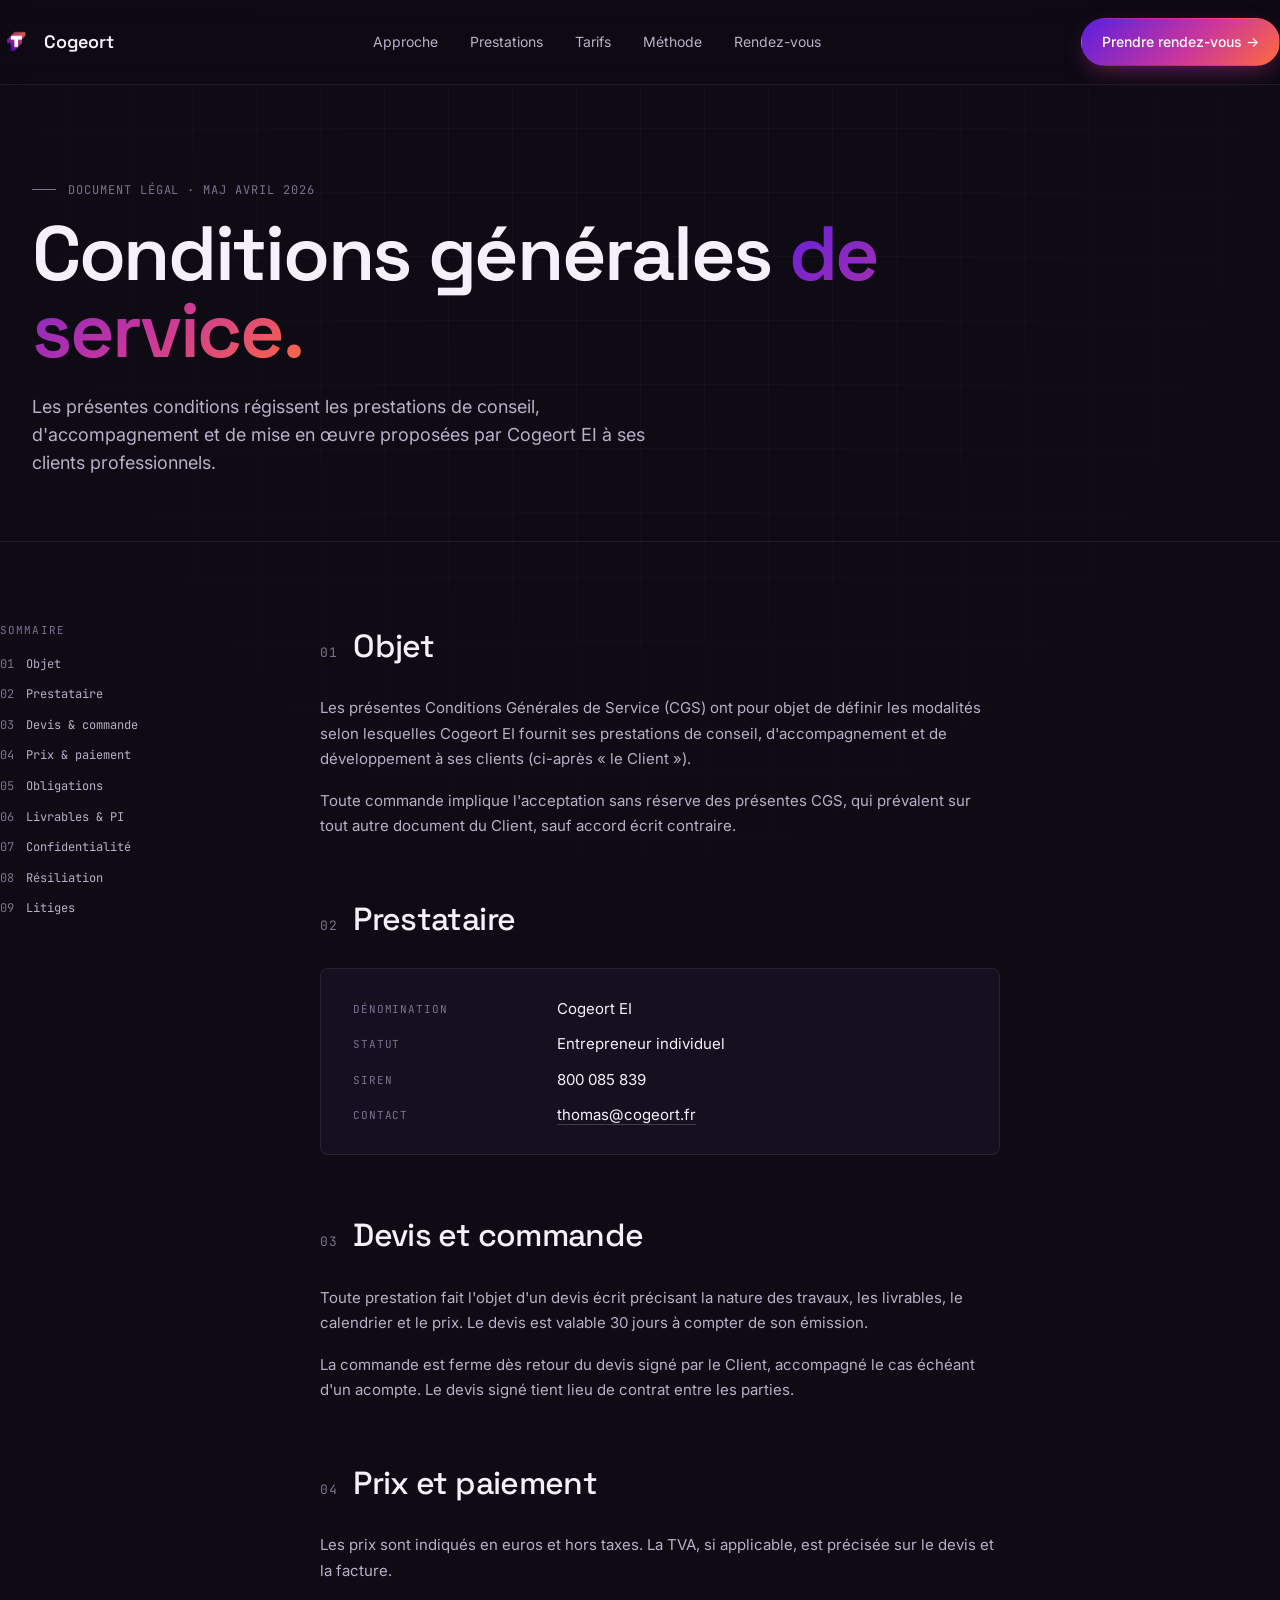
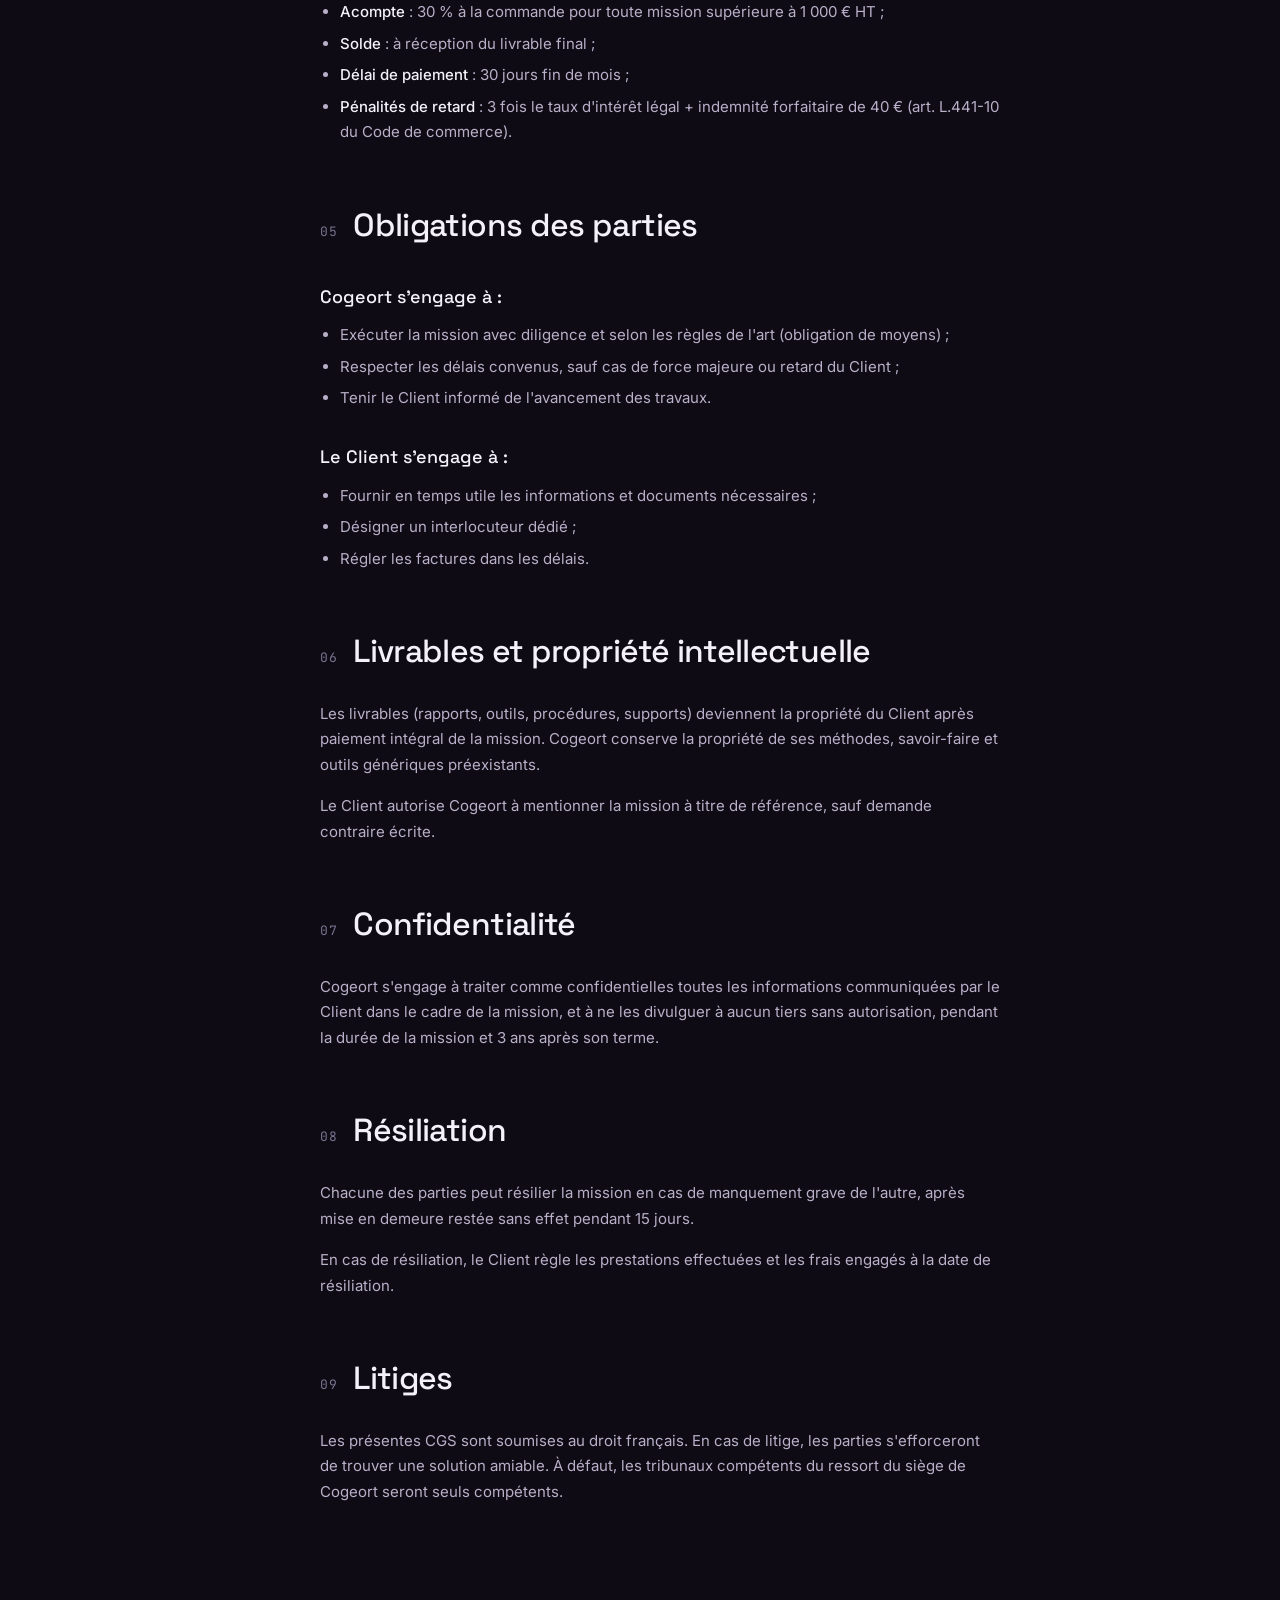
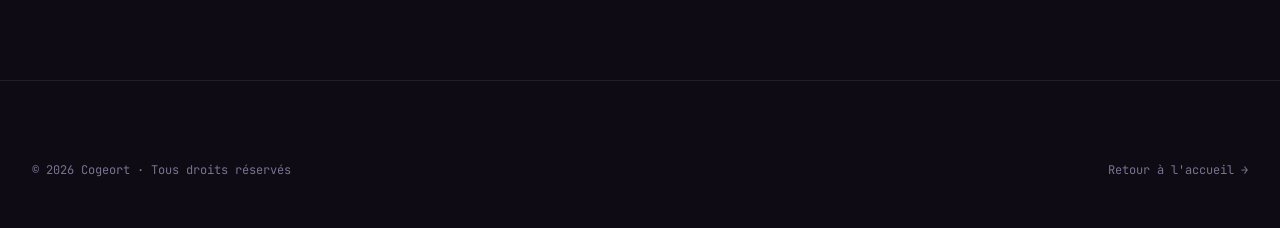
==== cgs.html @ f0106636 "Add files via upload" ====
<!DOCTYPE html>
<html lang="fr">
<head>
<meta charset="UTF-8" />
<meta name="viewport" content="width=device-width, initial-scale=1.0" />
<title>Conditions générales de service — Cogeort</title>
<link rel="icon" type="image/png" href="assets/logo.png" />
<link rel="preconnect" href="https://fonts.googleapis.com" />
<link rel="preconnect" href="https://fonts.gstatic.com" crossorigin />
<link href="https://fonts.googleapis.com/css2?family=Space+Grotesk:wght@400;500;600;700&family=Inter:wght@400;500;600&family=JetBrains+Mono:wght@400;500&display=swap" rel="stylesheet" />
<link rel="stylesheet" href="styles.css" />
<link rel="stylesheet" href="legal.css" />
</head>
<body>
<div class="grid-bg"></div>

<nav class="nav">
  <div class="wrap nav-inner">
    <a href="index.html" class="brand">
      <img src="assets/logo.png" alt="Cogeort" />
      <span class="brand-name">Cogeort</span>
    </a>
    <div class="nav-links">
      <a href="index.html#approche">Approche</a>
      <a href="index.html#prestations">Prestations</a>
      <a href="index.html#tarifs">Tarifs</a>
      <a href="index.html#process">Méthode</a>
      <a href="index.html#rdv">Rendez-vous</a>
    </div>
    <a href="index.html#rdv" class="btn btn-primary">Prendre rendez-vous →</a>
  </div>
</nav>

<header class="legal-hero">
  <div class="wrap">
    <div class="legal-meta">Document légal · MAJ avril 2026</div>
    <h1>Conditions générales <span class="grad">de service.</span></h1>
    <p>Les présentes conditions régissent les prestations de conseil, d'accompagnement et de mise en œuvre proposées par Cogeort EI à ses clients professionnels.</p>
  </div>
</header>

<main class="wrap legal-body">
  <aside class="legal-toc">
    <h5>Sommaire</h5>
    <ul>
      <li><a href="#objet"><span class="num">01</span><span>Objet</span></a></li>
      <li><a href="#prestataire"><span class="num">02</span><span>Prestataire</span></a></li>
      <li><a href="#commande"><span class="num">03</span><span>Devis & commande</span></a></li>
      <li><a href="#prix"><span class="num">04</span><span>Prix & paiement</span></a></li>
      <li><a href="#obligations"><span class="num">05</span><span>Obligations</span></a></li>
      <li><a href="#livrables"><span class="num">06</span><span>Livrables & PI</span></a></li>
      <li><a href="#confidentialite"><span class="num">07</span><span>Confidentialité</span></a></li>
      <li><a href="#resiliation"><span class="num">08</span><span>Résiliation</span></a></li>
      <li><a href="#litiges"><span class="num">09</span><span>Litiges</span></a></li>
    </ul>
  </aside>

  <article class="legal-content">
    <section id="objet">
      <h2><span class="num">01</span>Objet</h2>
      <p>Les présentes Conditions Générales de Service (CGS) ont pour objet de définir les modalités selon lesquelles Cogeort EI fournit ses prestations de conseil, d'accompagnement et de développement à ses clients (ci-après « le Client »).</p>
      <p>Toute commande implique l'acceptation sans réserve des présentes CGS, qui prévalent sur tout autre document du Client, sauf accord écrit contraire.</p>
    </section>

    <section id="prestataire">
      <h2><span class="num">02</span>Prestataire</h2>
      <div class="legal-card">
        <dl>
          <dt>Dénomination</dt><dd>Cogeort EI</dd>
          <dt>Statut</dt><dd>Entrepreneur individuel</dd>
          <dt>SIREN</dt><dd>800 085 839</dd>
          <dt>Contact</dt><dd><a class="inline" href="mailto:thomas@cogeort.fr">thomas@cogeort.fr</a></dd>
        </dl>
      </div>
    </section>

    <section id="commande">
      <h2><span class="num">03</span>Devis et commande</h2>
      <p>Toute prestation fait l'objet d'un devis écrit précisant la nature des travaux, les livrables, le calendrier et le prix. Le devis est valable 30 jours à compter de son émission.</p>
      <p>La commande est ferme dès retour du devis signé par le Client, accompagné le cas échéant d'un acompte. Le devis signé tient lieu de contrat entre les parties.</p>
    </section>

    <section id="prix">
      <h2><span class="num">04</span>Prix et paiement</h2>
      <p>Les prix sont indiqués en euros et hors taxes. La TVA, si applicable, est précisée sur le devis et la facture.</p>
      <ul>
        <li><strong>Acompte</strong>&nbsp;: 30 % à la commande pour toute mission supérieure à 1 000 € HT&nbsp;;</li>
        <li><strong>Solde</strong>&nbsp;: à réception du livrable final&nbsp;;</li>
        <li><strong>Délai de paiement</strong>&nbsp;: 30 jours fin de mois&nbsp;;</li>
        <li><strong>Pénalités de retard</strong>&nbsp;: 3 fois le taux d'intérêt légal + indemnité forfaitaire de 40 € (art. L.441-10 du Code de commerce).</li>
      </ul>
    </section>

    <section id="obligations">
      <h2><span class="num">05</span>Obligations des parties</h2>
      <h3>Cogeort s'engage à&nbsp;:</h3>
      <ul>
        <li>Exécuter la mission avec diligence et selon les règles de l'art (obligation de moyens)&nbsp;;</li>
        <li>Respecter les délais convenus, sauf cas de force majeure ou retard du Client&nbsp;;</li>
        <li>Tenir le Client informé de l'avancement des travaux.</li>
      </ul>
      <h3>Le Client s'engage à&nbsp;:</h3>
      <ul>
        <li>Fournir en temps utile les informations et documents nécessaires&nbsp;;</li>
        <li>Désigner un interlocuteur dédié&nbsp;;</li>
        <li>Régler les factures dans les délais.</li>
      </ul>
    </section>

    <section id="livrables">
      <h2><span class="num">06</span>Livrables et propriété intellectuelle</h2>
      <p>Les livrables (rapports, outils, procédures, supports) deviennent la propriété du Client après paiement intégral de la mission. Cogeort conserve la propriété de ses méthodes, savoir-faire et outils génériques préexistants.</p>
      <p>Le Client autorise Cogeort à mentionner la mission à titre de référence, sauf demande contraire écrite.</p>
    </section>

    <section id="confidentialite">
      <h2><span class="num">07</span>Confidentialité</h2>
      <p>Cogeort s'engage à traiter comme confidentielles toutes les informations communiquées par le Client dans le cadre de la mission, et à ne les divulguer à aucun tiers sans autorisation, pendant la durée de la mission et 3 ans après son terme.</p>
    </section>

    <section id="resiliation">
      <h2><span class="num">08</span>Résiliation</h2>
      <p>Chacune des parties peut résilier la mission en cas de manquement grave de l'autre, après mise en demeure restée sans effet pendant 15 jours.</p>
      <p>En cas de résiliation, le Client règle les prestations effectuées et les frais engagés à la date de résiliation.</p>
    </section>

    <section id="litiges">
      <h2><span class="num">09</span>Litiges</h2>
      <p>Les présentes CGS sont soumises au droit français. En cas de litige, les parties s'efforceront de trouver une solution amiable. À défaut, les tribunaux compétents du ressort du siège de Cogeort seront seuls compétents.</p>
    </section>
  </article>
</main>

<footer class="footer">
  <div class="wrap">
    <div class="footer-bottom" style="border-top: none; padding-top: 0;">
      <span>© 2026 Cogeort · Tous droits réservés</span>
      <span><a href="index.html">Retour à l'accueil →</a></span>
    </div>
  </div>
</footer>
</body>
</html>
---- styles.css ----
/* === Cogeort — refonte === */
:root {
  --bg: #0E0B14;
  --bg-2: #15101F;
  --surface: #1B1428;
  --line: rgba(255,255,255,0.08);
  --line-strong: rgba(255,255,255,0.18);
  --ink: #F4F1FA;
  --ink-2: #B8B0C9;
  --ink-3: #7A7290;
  --violet: #5B1EE0;
  --violet-2: #7B3CFF;
  --magenta: #C8359E;
  --orange: #FF6A3D;
  --grad: linear-gradient(135deg, #5B1EE0 0%, #C8359E 55%, #FF6A3D 100%);
  --grad-soft: linear-gradient(135deg, rgba(91,30,224,0.18), rgba(255,106,61,0.18));
}

* { box-sizing: border-box; }
html, body { margin: 0; padding: 0; background: var(--bg); color: var(--ink); }
body {
  font-family: 'Inter', system-ui, sans-serif;
  font-size: 16px;
  line-height: 1.55;
  -webkit-font-smoothing: antialiased;
  overflow-x: hidden;
}
a { color: inherit; text-decoration: none; }
button { font-family: inherit; cursor: pointer; border: none; background: none; color: inherit; }

.font-display { font-family: 'Space Grotesk', sans-serif; letter-spacing: -0.02em; }
.font-mono { font-family: 'JetBrains Mono', monospace; }

/* Grid background */
.grid-bg {
  position: fixed; inset: 0; pointer-events: none; z-index: 0;
  background-image:
    linear-gradient(rgba(255,255,255,0.025) 1px, transparent 1px),
    linear-gradient(90deg, rgba(255,255,255,0.025) 1px, transparent 1px);
  background-size: 64px 64px;
  mask-image: radial-gradient(ellipse at 50% 0%, black 30%, transparent 80%);
}

/* Layout */
.wrap { max-width: 1280px; margin: 0 auto; padding: 0 32px; position: relative; z-index: 1; }

/* Nav */
.nav {
  position: sticky; top: 0; z-index: 50;
  backdrop-filter: blur(14px);
  background: rgba(14,11,20,0.72);
  border-bottom: 1px solid var(--line);
}
.nav-inner { display: flex; align-items: center; justify-content: space-between; padding: 18px 0; }
.brand { display: flex; align-items: center; gap: 12px; }
.brand img { width: 32px; height: 32px; }
.brand-name { font-family: 'Space Grotesk', sans-serif; font-weight: 600; letter-spacing: -0.01em; font-size: 18px; }
.nav-links { display: flex; gap: 32px; align-items: center; }
.nav-links a { color: var(--ink-2); font-size: 14px; transition: color 160ms; }
.nav-links a:hover { color: var(--ink); }

.btn {
  display: inline-flex; align-items: center; gap: 10px;
  padding: 12px 20px; border-radius: 999px;
  font-size: 14px; font-weight: 500; transition: all 200ms;
  border: 1px solid transparent;
}
.btn-ghost { border-color: var(--line-strong); color: var(--ink); }
.btn-ghost:hover { border-color: var(--ink); background: rgba(255,255,255,0.04); }
.btn-primary {
  background: var(--grad); color: white; font-weight: 500;
  box-shadow: 0 8px 24px -8px rgba(200,53,158,0.6);
}
.btn-primary:hover { transform: translateY(-1px); box-shadow: 0 12px 32px -8px rgba(200,53,158,0.8); }

/* Hero */
.hero { padding: 96px 0 120px; position: relative; }
.hero-eyebrow {
  display: inline-flex; align-items: center; gap: 10px;
  padding: 6px 14px; border-radius: 999px;
  border: 1px solid var(--line-strong);
  font-family: 'JetBrains Mono', monospace; font-size: 12px;
  color: var(--ink-2); margin-bottom: 32px;
}
.hero-eyebrow .dot { width: 6px; height: 6px; border-radius: 50%; background: #4ADE80; box-shadow: 0 0 8px #4ADE80; }
.hero h1 {
  font-family: 'Space Grotesk', sans-serif;
  font-size: clamp(56px, 8vw, 112px); line-height: 0.95;
  font-weight: 600; letter-spacing: -0.035em;
  margin: 0 0 32px; max-width: 14ch;
}
.hero h1 .grad {
  background: var(--grad); -webkit-background-clip: text;
  background-clip: text; color: transparent;
}
.hero-sub {
  font-size: 20px; line-height: 1.5; color: var(--ink-2);
  max-width: 56ch; margin: 0 0 48px;
}
.hero-cta { display: flex; gap: 16px; flex-wrap: wrap; }

.hero-meta {
  margin-top: 96px; display: grid; grid-template-columns: repeat(4, 1fr);
  gap: 0; border-top: 1px solid var(--line); padding-top: 32px;
}
.hero-meta-item { padding-right: 24px; border-right: 1px solid var(--line); }
.hero-meta-item:last-child { border-right: none; }
.hero-meta-k { font-family: 'JetBrains Mono', monospace; font-size: 11px; color: var(--ink-3); text-transform: uppercase; letter-spacing: 0.08em; margin-bottom: 8px; }
.hero-meta-v { font-family: 'Space Grotesk', sans-serif; font-size: 22px; font-weight: 500; }

/* Section */
.section { padding: 120px 0; position: relative; }
.section-head { display: flex; align-items: end; justify-content: space-between; gap: 32px; margin-bottom: 72px; }
.section-label {
  font-family: 'JetBrains Mono', monospace; font-size: 12px;
  color: var(--ink-3); text-transform: uppercase; letter-spacing: 0.1em;
  display: flex; align-items: center; gap: 12px; margin-bottom: 16px;
}
.section-label::before { content: ""; width: 24px; height: 1px; background: var(--ink-3); }
.section h2 {
  font-family: 'Space Grotesk', sans-serif;
  font-size: clamp(40px, 5vw, 64px); line-height: 1.0;
  font-weight: 600; letter-spacing: -0.03em; margin: 0; max-width: 18ch;
}
.section-intro { color: var(--ink-2); max-width: 44ch; font-size: 17px; }

/* Pillars */
.pillars { display: grid; grid-template-columns: repeat(3, 1fr); gap: 1px; background: var(--line); border-top: 1px solid var(--line); border-bottom: 1px solid var(--line); }
.pillar { background: var(--bg); padding: 48px 32px; transition: background 240ms; cursor: default; }
.pillar:hover { background: var(--bg-2); }
.pillar-num { font-family: 'JetBrains Mono', monospace; font-size: 12px; color: var(--ink-3); margin-bottom: 32px; }
.pillar h3 { font-family: 'Space Grotesk', sans-serif; font-size: 26px; font-weight: 500; letter-spacing: -0.02em; margin: 0 0 16px; }
.pillar p { color: var(--ink-2); font-size: 15px; margin: 0; }

/* Services */
.services { display: grid; grid-template-columns: 1fr 1fr; gap: 1px; background: var(--line); border: 1px solid var(--line); border-radius: 4px; overflow: hidden; }
.service { background: var(--bg); padding: 40px; position: relative; transition: background 240ms; }
.service:hover { background: var(--bg-2); }
.service-tag {
  font-family: 'JetBrains Mono', monospace; font-size: 11px;
  color: var(--ink-3); text-transform: uppercase; letter-spacing: 0.08em; margin-bottom: 24px;
}
.service h3 { font-family: 'Space Grotesk', sans-serif; font-size: 28px; font-weight: 500; letter-spacing: -0.02em; margin: 0 0 16px; max-width: 16ch; }
.service p { color: var(--ink-2); font-size: 15px; margin: 0 0 32px; max-width: 42ch; }
.service-list { list-style: none; padding: 0; margin: 0; display: flex; flex-direction: column; gap: 8px; }
.service-list li { font-size: 14px; color: var(--ink-2); display: flex; align-items: center; gap: 12px; }
.service-list li::before { content: ""; width: 5px; height: 5px; border-radius: 50%; background: var(--magenta); flex-shrink: 0; }

/* Pricing */
.pricing { display: grid; grid-template-columns: repeat(3, 1fr); gap: 24px; }
.price-card {
  background: var(--bg-2); border: 1px solid var(--line);
  border-radius: 8px; padding: 40px 32px; position: relative;
  display: flex; flex-direction: column;
  transition: all 240ms;
}
.price-card:hover { border-color: var(--line-strong); transform: translateY(-2px); }
.price-card.featured {
  background: linear-gradient(180deg, rgba(91,30,224,0.15), rgba(91,30,224,0.02));
  border-color: rgba(123,60,255,0.4);
}
.price-card.featured::before {
  content: "Le plus choisi";
  position: absolute; top: -1px; right: 24px;
  background: var(--grad); color: white;
  font-family: 'JetBrains Mono', monospace; font-size: 11px;
  padding: 4px 12px; border-radius: 0 0 6px 6px; letter-spacing: 0.04em;
}
.price-name { font-family: 'JetBrains Mono', monospace; font-size: 12px; color: var(--ink-3); text-transform: uppercase; letter-spacing: 0.1em; margin-bottom: 16px; }
.price-title { font-family: 'Space Grotesk', sans-serif; font-size: 26px; font-weight: 500; letter-spacing: -0.02em; margin: 0 0 24px; }
.price-amount { display: flex; align-items: baseline; gap: 6px; margin-bottom: 8px; }
.price-amount .num { font-family: 'Space Grotesk', sans-serif; font-size: 56px; font-weight: 600; letter-spacing: -0.04em; line-height: 1; }
.price-amount .unit { color: var(--ink-3); font-size: 15px; }
.price-desc { color: var(--ink-2); font-size: 14px; margin: 0 0 32px; min-height: 42px; }
.price-features { list-style: none; padding: 0; margin: 0 0 32px; display: flex; flex-direction: column; gap: 12px; flex: 1; }
.price-features li { font-size: 14px; color: var(--ink-2); display: flex; gap: 12px; line-height: 1.5; }
.price-features li::before { content: "+"; color: var(--magenta); font-weight: 600; flex-shrink: 0; }

/* Process */
.process { display: grid; grid-template-columns: repeat(4, 1fr); gap: 1px; background: var(--line); border-top: 1px solid var(--line); border-bottom: 1px solid var(--line); }
.step { background: var(--bg); padding: 40px 24px; position: relative; }
.step-num { font-family: 'Space Grotesk', sans-serif; font-size: 64px; font-weight: 600; letter-spacing: -0.04em;
  background: var(--grad); -webkit-background-clip: text; background-clip: text; color: transparent;
  line-height: 1; margin-bottom: 24px; }
.step h4 { font-family: 'Space Grotesk', sans-serif; font-size: 20px; font-weight: 500; margin: 0 0 12px; letter-spacing: -0.01em; }
.step p { color: var(--ink-2); font-size: 14px; margin: 0; }

/* RDV */
.rdv-block {
  background: var(--bg-2);
  border: 1px solid var(--line);
  border-radius: 12px;
  padding: 56px;
  display: grid; grid-template-columns: 1fr 1fr; gap: 64px;
  position: relative; overflow: hidden;
}
.rdv-block::before {
  content: ""; position: absolute; right: -120px; top: -120px;
  width: 360px; height: 360px;
  background: var(--grad); opacity: 0.18; filter: blur(80px); border-radius: 50%;
}
.rdv-info { position: relative; z-index: 1; }
.rdv-info h2 { font-family: 'Space Grotesk', sans-serif; font-size: 44px; line-height: 1.05; font-weight: 600; letter-spacing: -0.03em; margin: 0 0 24px; }
.rdv-info p { color: var(--ink-2); font-size: 16px; margin: 0 0 32px; }
.rdv-bullets { list-style: none; padding: 0; margin: 0; display: flex; flex-direction: column; gap: 16px; }
.rdv-bullets li { display: flex; gap: 16px; font-size: 14px; color: var(--ink-2); align-items: flex-start; }
.rdv-bullets .k { font-family: 'JetBrains Mono', monospace; color: var(--ink-3); font-size: 12px; min-width: 80px; padding-top: 2px; }

.rdv-form { background: var(--bg); border: 1px solid var(--line); border-radius: 8px; padding: 32px; position: relative; z-index: 1; }
.field { margin-bottom: 20px; }
.field label { display: block; font-family: 'JetBrains Mono', monospace; font-size: 11px; color: var(--ink-3); text-transform: uppercase; letter-spacing: 0.08em; margin-bottom: 8px; }
.field input, .field select, .field textarea {
  width: 100%; padding: 12px 14px;
  background: var(--bg-2); border: 1px solid var(--line);
  border-radius: 6px; color: var(--ink);
  font-family: 'Inter', sans-serif; font-size: 14px;
  transition: border-color 160ms;
}
.field input:focus, .field select:focus, .field textarea:focus { outline: none; border-color: var(--violet-2); }
.field textarea { resize: vertical; min-height: 80px; }
.slot-grid { display: grid; grid-template-columns: repeat(3, 1fr); gap: 8px; }
.slot {
  padding: 10px 8px; background: var(--bg-2); border: 1px solid var(--line); border-radius: 6px;
  font-family: 'JetBrains Mono', monospace; font-size: 12px; color: var(--ink-2);
  cursor: pointer; transition: all 160ms; text-align: center;
}
.slot:hover { border-color: var(--line-strong); color: var(--ink); }
.slot.active { background: var(--grad); color: white; border-color: transparent; }
.slot.disabled { opacity: 0.35; cursor: not-allowed; text-decoration: line-through; }

/* Footer */
.footer { padding: 80px 0 48px; border-top: 1px solid var(--line); }
.footer-grid { display: grid; grid-template-columns: 2fr 1fr 1fr 1fr; gap: 48px; margin-bottom: 64px; }
.footer-brand { max-width: 32ch; color: var(--ink-2); font-size: 14px; line-height: 1.6; }
.footer h5 { font-family: 'JetBrains Mono', monospace; font-size: 11px; color: var(--ink-3); text-transform: uppercase; letter-spacing: 0.1em; margin: 0 0 20px; font-weight: 400; }
.footer ul { list-style: none; padding: 0; margin: 0; display: flex; flex-direction: column; gap: 10px; }
.footer ul li { font-size: 14px; color: var(--ink-2); }
.footer ul li a:hover { color: var(--ink); }
.footer-bottom { display: flex; justify-content: space-between; padding-top: 32px; border-top: 1px solid var(--line); font-family: 'JetBrains Mono', monospace; font-size: 12px; color: var(--ink-3); }

/* Marquee accent */
.marquee {
  border-top: 1px solid var(--line); border-bottom: 1px solid var(--line);
  padding: 24px 0; overflow: hidden; white-space: nowrap;
  background: var(--bg-2);
}
.marquee-track { display: inline-flex; gap: 64px; animation: marquee 40s linear infinite; }
.marquee-item {
  font-family: 'Space Grotesk', sans-serif; font-size: 28px;
  color: var(--ink-2); font-weight: 500; letter-spacing: -0.01em;
  display: inline-flex; align-items: center; gap: 64px;
}
.marquee-item .star { color: var(--magenta); }
@keyframes marquee {
  from { transform: translateX(0); }
  to { transform: translateX(-50%); }
}

/* Responsive */
@media (max-width: 900px) {
  .nav-links { display: none; }
  .hero-meta { grid-template-columns: repeat(2, 1fr); gap: 24px; }
  .hero-meta-item { border-right: none; }
  .pillars, .services, .pricing, .process { grid-template-columns: 1fr; }
  .rdv-block { grid-template-columns: 1fr; padding: 32px; gap: 32px; }
  .footer-grid { grid-template-columns: 1fr 1fr; }
  .section-head { flex-direction: column; align-items: flex-start; }
}
---- legal.css ----
/* === Page légale — sous-style hérité de styles.css === */
.legal-hero {
  padding: 96px 0 64px;
  border-bottom: 1px solid var(--line);
  position: relative;
}
.legal-hero h1 {
  font-family: 'Space Grotesk', sans-serif;
  font-size: clamp(48px, 6vw, 80px);
  line-height: 1.0;
  font-weight: 600;
  letter-spacing: -0.03em;
  margin: 16px 0 24px;
  max-width: 18ch;
}
.legal-hero h1 .grad {
  background: var(--grad);
  -webkit-background-clip: text;
  background-clip: text;
  color: transparent;
}
.legal-hero p {
  color: var(--ink-2);
  font-size: 18px;
  max-width: 56ch;
  margin: 0;
}

.legal-body {
  padding: 80px 0 120px;
  display: grid;
  grid-template-columns: 240px 1fr;
  gap: 80px;
}
.legal-toc {
  position: sticky;
  top: 96px;
  align-self: start;
  font-family: 'JetBrains Mono', monospace;
  font-size: 12px;
}
.legal-toc h5 {
  color: var(--ink-3);
  text-transform: uppercase;
  letter-spacing: 0.1em;
  margin: 0 0 16px;
  font-weight: 400;
  font-size: 11px;
}
.legal-toc ul { list-style: none; padding: 0; margin: 0; display: flex; flex-direction: column; gap: 12px; }
.legal-toc a { color: var(--ink-2); transition: color 160ms; display: flex; gap: 12px; }
.legal-toc a:hover { color: var(--ink); }
.legal-toc a .num { color: var(--ink-3); }

.legal-content { max-width: 68ch; }
.legal-content section { margin-bottom: 56px; scroll-margin-top: 96px; }
.legal-content h2 {
  font-family: 'Space Grotesk', sans-serif;
  font-size: 32px;
  font-weight: 500;
  letter-spacing: -0.02em;
  margin: 0 0 24px;
  display: flex;
  gap: 16px;
  align-items: baseline;
}
.legal-content h2 .num {
  font-family: 'JetBrains Mono', monospace;
  font-size: 13px;
  color: var(--ink-3);
  font-weight: 400;
  letter-spacing: 0.05em;
}
.legal-content h3 {
  font-family: 'Space Grotesk', sans-serif;
  font-size: 18px;
  font-weight: 500;
  margin: 32px 0 12px;
  color: var(--ink);
}
.legal-content p, .legal-content li {
  color: var(--ink-2);
  font-size: 15px;
  line-height: 1.7;
}
.legal-content p { margin: 0 0 16px; }
.legal-content ul { padding-left: 20px; margin: 0 0 16px; }
.legal-content li { margin-bottom: 6px; }
.legal-content strong { color: var(--ink); font-weight: 500; }
.legal-content a.inline { color: var(--ink); border-bottom: 1px solid var(--line-strong); transition: border-color 160ms; }
.legal-content a.inline:hover { border-color: var(--magenta); }

.legal-card {
  background: var(--bg-2);
  border: 1px solid var(--line);
  border-radius: 8px;
  padding: 28px 32px;
  margin: 0 0 24px;
}
.legal-card dl {
  display: grid;
  grid-template-columns: 180px 1fr;
  gap: 12px 24px;
  margin: 0;
}
.legal-card dt {
  font-family: 'JetBrains Mono', monospace;
  font-size: 11px;
  color: var(--ink-3);
  text-transform: uppercase;
  letter-spacing: 0.08em;
  padding-top: 4px;
}
.legal-card dd {
  margin: 0;
  color: var(--ink);
  font-size: 15px;
}

.legal-meta {
  font-family: 'JetBrains Mono', monospace;
  font-size: 12px;
  color: var(--ink-3);
  text-transform: uppercase;
  letter-spacing: 0.08em;
  display: flex;
  align-items: center;
  gap: 12px;
}
.legal-meta::before {
  content: "";
  width: 24px;
  height: 1px;
  background: var(--ink-3);
}

@media (max-width: 900px) {
  .legal-body { grid-template-columns: 1fr; gap: 32px; }
  .legal-toc { position: static; }
  .legal-card dl { grid-template-columns: 1fr; gap: 4px; }
  .legal-card dd { margin-bottom: 12px; }
}
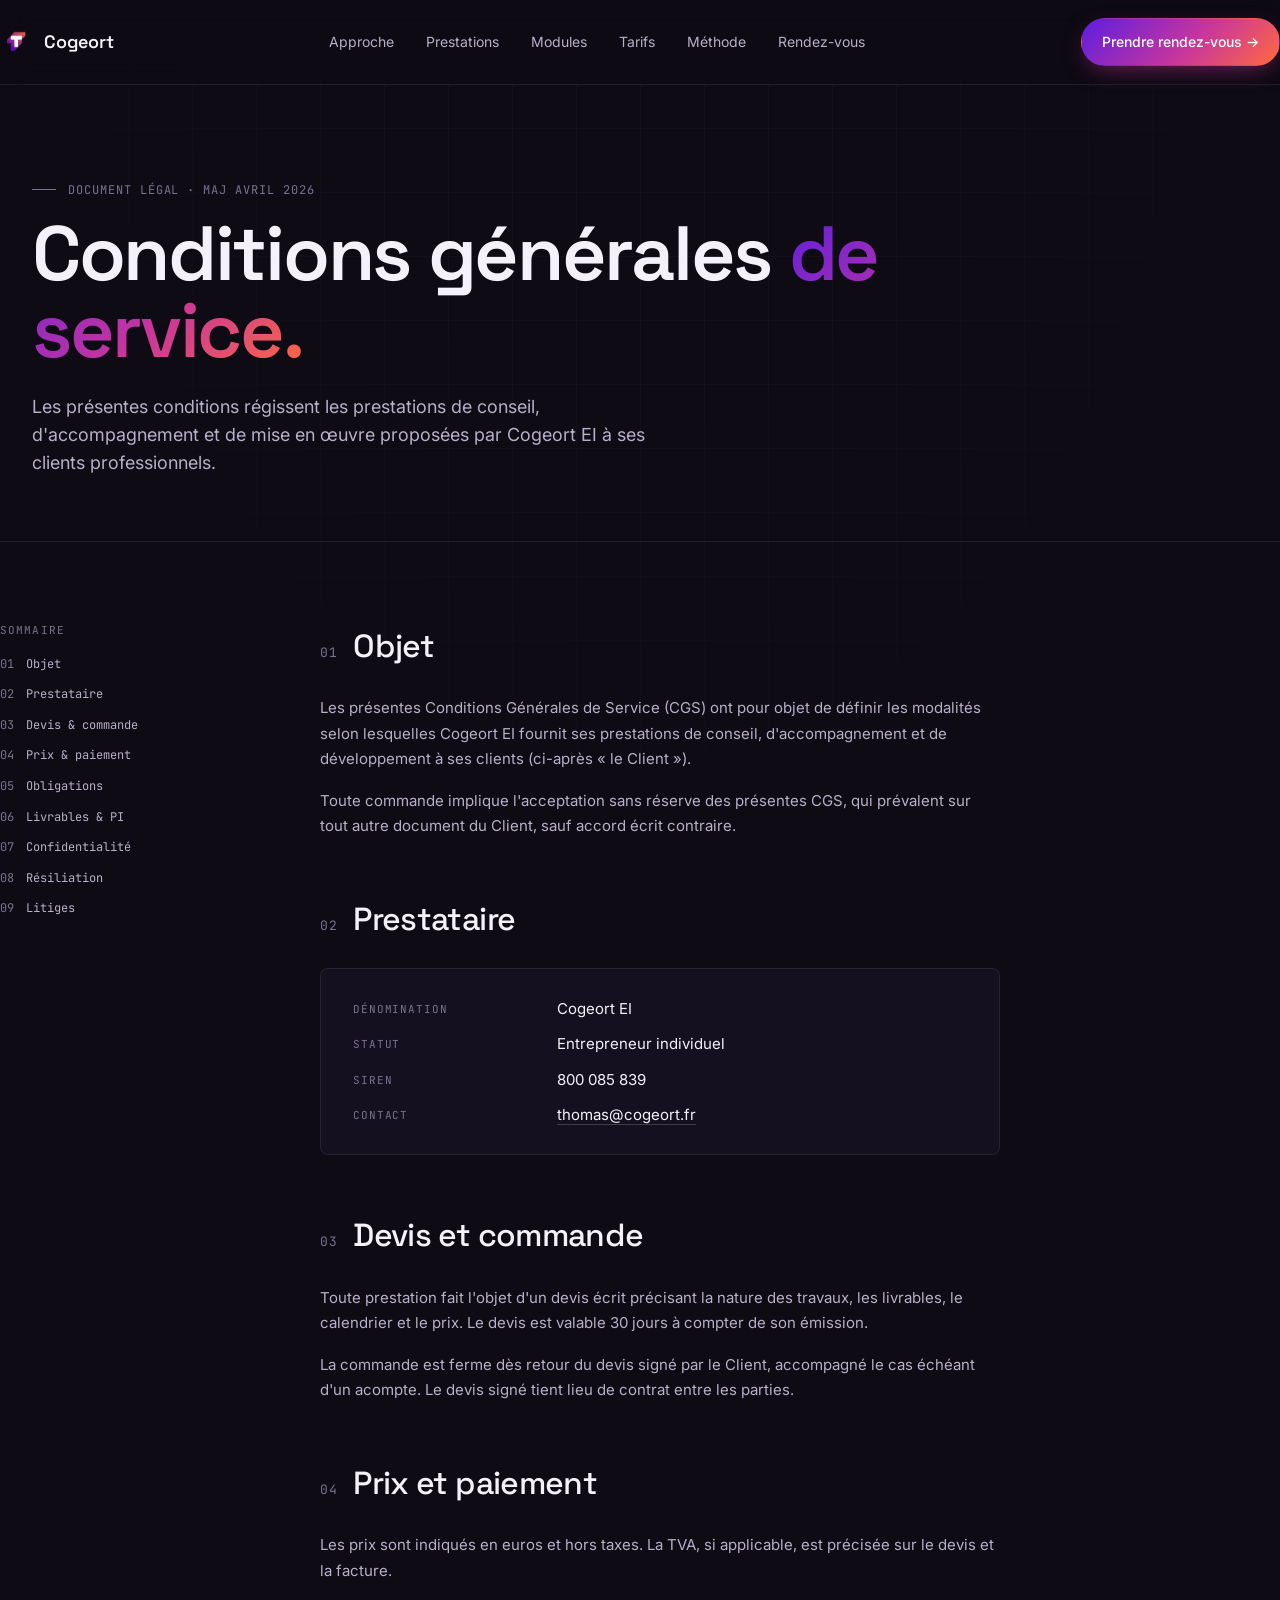
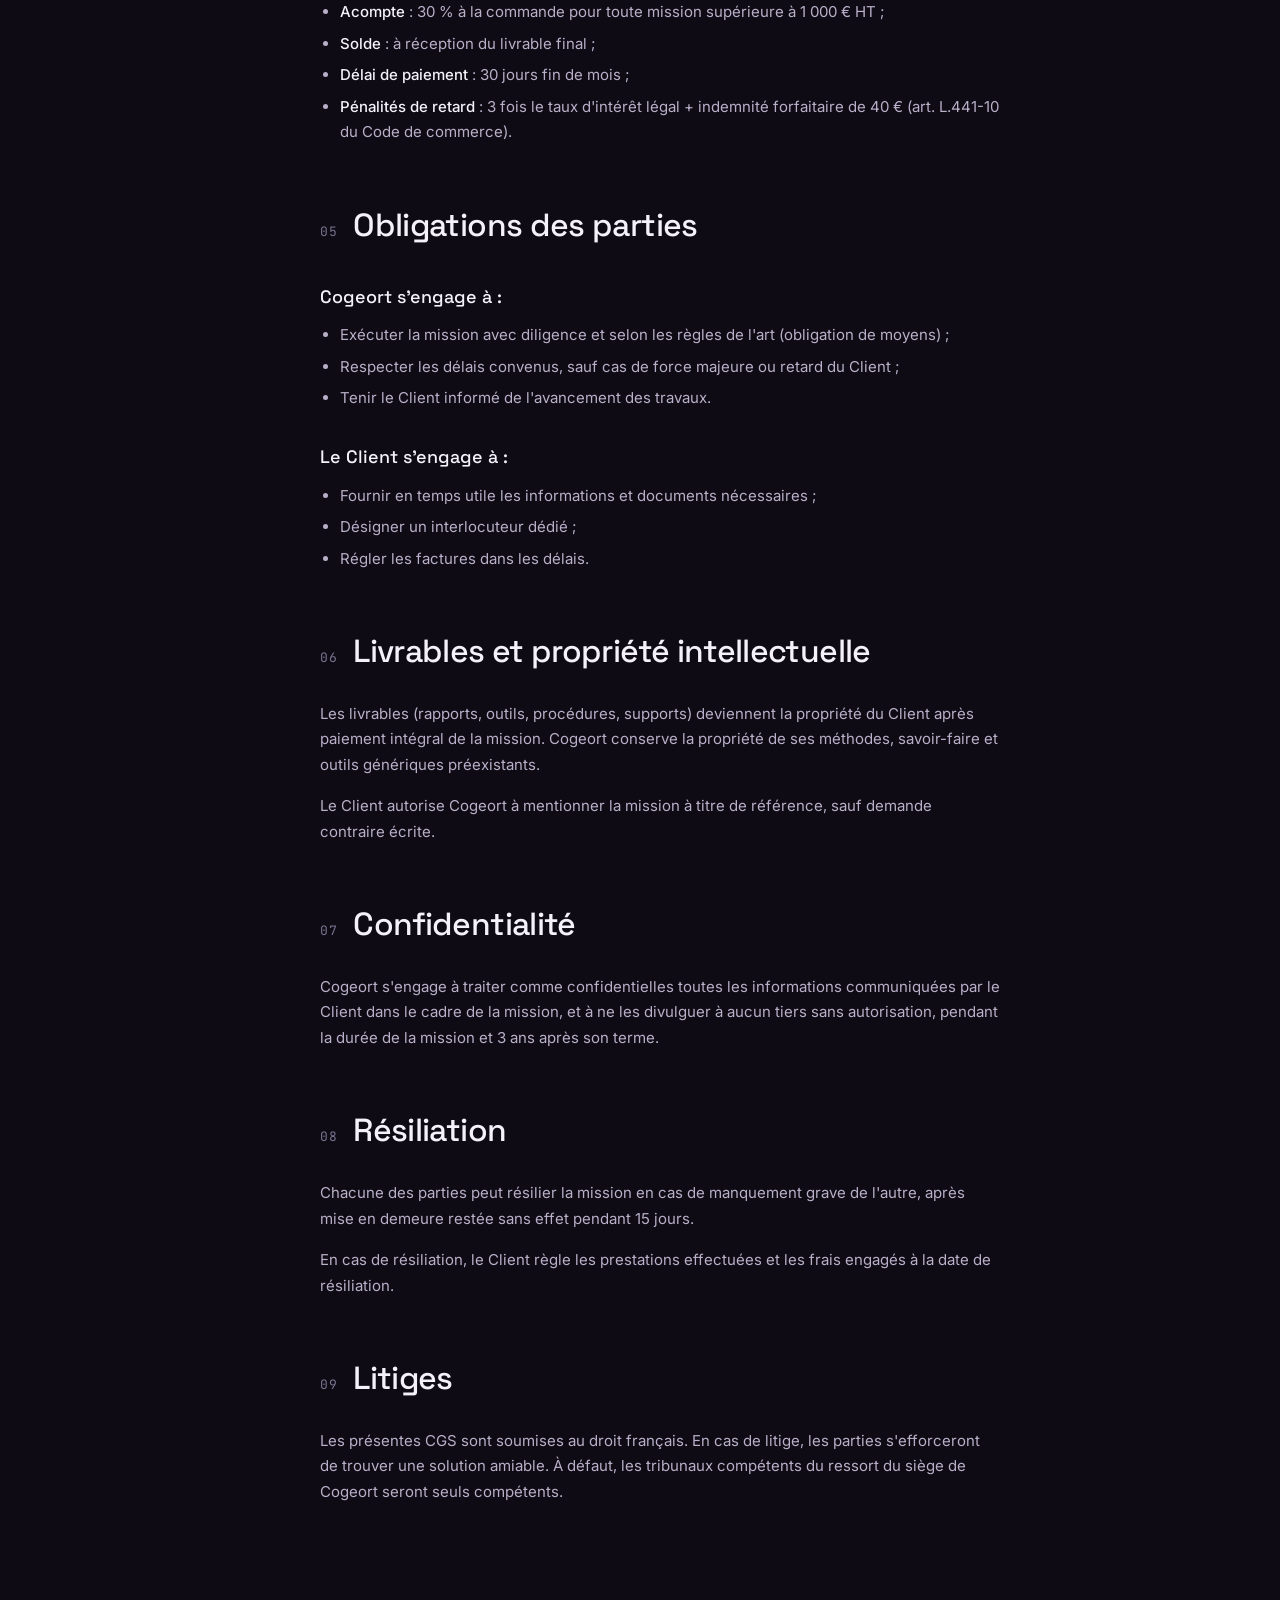
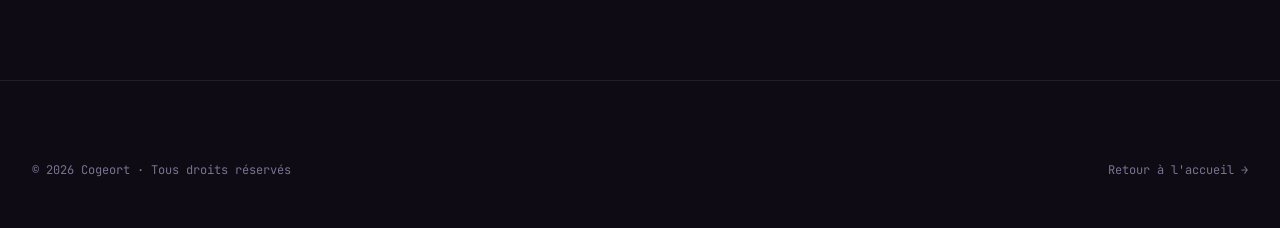
==== commit 21eb5b62: "Add files via upload" ====
--- a/cgs.html
+++ b/cgs.html
@@ -23,6 +23,7 @@
     <div class="nav-links">
       <a href="index.html#approche">Approche</a>
       <a href="index.html#prestations">Prestations</a>
+      <a href="index.html#modules">Modules</a>
       <a href="index.html#tarifs">Tarifs</a>
       <a href="index.html#process">Méthode</a>
       <a href="index.html#rdv">Rendez-vous</a>
--- a/styles.css
+++ b/styles.css
@@ -146,6 +146,76 @@
 .service-list li { font-size: 14px; color: var(--ink-2); display: flex; align-items: center; gap: 12px; }
 .service-list li::before { content: ""; width: 5px; height: 5px; border-radius: 50%; background: var(--magenta); flex-shrink: 0; }
 
+/* Modules */
+.modules-grid {
+  display: grid; grid-template-columns: repeat(5, 1fr);
+  gap: 1px; background: var(--line);
+  border: 1px solid var(--line); border-radius: 4px; overflow: hidden;
+  align-items: stretch;
+}
+.module-card {
+  background: var(--bg); padding: 32px 22px 28px;
+  display: flex; flex-direction: column; gap: 14px;
+  position: relative; transition: background 240ms;
+}
+.module-card:hover { background: var(--bg-2); }
+.module-card.featured {
+  background: linear-gradient(180deg, rgba(91,30,224,0.18), rgba(91,30,224,0.02));
+}
+.module-badge {
+  position: absolute; top: -1px; left: 50%; transform: translateX(-50%);
+  background: var(--grad); color: white;
+  font-family: 'JetBrains Mono', monospace; font-size: 10px;
+  text-transform: uppercase; letter-spacing: 0.08em;
+  padding: 4px 12px; border-radius: 0 0 6px 6px;
+}
+.module-tag {
+  font-family: 'JetBrains Mono', monospace; font-size: 10px;
+  color: var(--ink-3); text-transform: uppercase; letter-spacing: 0.1em;
+  margin-top: 6px;
+}
+.module-icon {
+  width: 44px; height: 44px; border: 1px solid var(--line-strong);
+  border-radius: 8px; display: flex; align-items: center; justify-content: center;
+  color: var(--magenta); background: rgba(200,53,158,0.06);
+}
+.module-card.featured .module-icon { border-color: rgba(123,60,255,0.4); background: rgba(123,60,255,0.1); }
+.module-name {
+  font-family: 'Space Grotesk', sans-serif; font-size: 18px;
+  font-weight: 500; letter-spacing: -0.01em; margin: 0;
+}
+.module-kpi {
+  display: flex; align-items: baseline; gap: 6px;
+  padding: 10px 0; border-top: 1px solid var(--line); border-bottom: 1px solid var(--line);
+}
+.module-kpi-num {
+  font-family: 'Space Grotesk', sans-serif; font-size: 36px;
+  font-weight: 600; letter-spacing: -0.03em; line-height: 1;
+}
+.grad-text {
+  background: var(--grad); -webkit-background-clip: text;
+  background-clip: text; color: transparent;
+}
+.module-kpi-unit { font-size: 11px; color: var(--ink-3); font-family: 'JetBrains Mono', monospace; text-transform: uppercase; letter-spacing: 0.06em; }
+.module-sub { font-size: 12px; color: var(--ink-3); font-style: italic; margin-top: -8px; }
+.module-list { list-style: none; padding: 0; margin: 0; display: flex; flex-direction: column; gap: 8px; flex: 1; }
+.module-list li {
+  font-size: 12.5px; color: var(--ink-2);
+  display: flex; gap: 10px; align-items: baseline; line-height: 1.4;
+}
+.module-list li::before {
+  content: "✓"; color: var(--magenta); font-size: 11px; flex-shrink: 0;
+}
+.module-card .btn { padding: 10px 14px; font-size: 13px; }
+.modules-foot {
+  margin-top: 32px; text-align: center;
+  font-family: 'JetBrains Mono', monospace; font-size: 12px;
+  color: var(--ink-3); text-transform: uppercase; letter-spacing: 0.08em;
+}
+.modules-foot a { color: var(--magenta); border-bottom: 1px solid var(--magenta); padding-bottom: 1px; }
+@media (max-width: 1100px) { .modules-grid { grid-template-columns: repeat(2, 1fr); } }
+@media (max-width: 600px) { .modules-grid { grid-template-columns: 1fr; } }
+
 /* Pricing */
 .pricing { display: grid; grid-template-columns: repeat(3, 1fr); gap: 24px; }
 .price-card {
@@ -256,13 +326,87 @@
   to { transform: translateX(-50%); }
 }
 
-/* Responsive */
+/* Responsive — Tablet */
 @media (max-width: 900px) {
+  .wrap { padding: 0 24px; }
   .nav-links { display: none; }
-  .hero-meta { grid-template-columns: repeat(2, 1fr); gap: 24px; }
-  .hero-meta-item { border-right: none; }
+  .hero { padding: 64px 0 80px; }
+  .hero-meta { margin-top: 64px; grid-template-columns: repeat(2, 1fr); gap: 24px 16px; }
+  .hero-meta-item { border-right: none; padding-right: 0; }
   .pillars, .services, .pricing, .process { grid-template-columns: 1fr; }
+  .section { padding: 80px 0; }
+  .section-head { flex-direction: column; align-items: flex-start; margin-bottom: 48px; }
   .rdv-block { grid-template-columns: 1fr; padding: 32px; gap: 32px; }
-  .footer-grid { grid-template-columns: 1fr 1fr; }
-  .section-head { flex-direction: column; align-items: flex-start; }
-}
+  .rdv-info h2 { font-size: 36px; }
+  .footer-grid { grid-template-columns: 1fr 1fr; gap: 32px; }
+  .footer { padding: 64px 0 32px; }
+  .marquee-item { font-size: 22px; gap: 40px; }
+  .marquee-track { gap: 40px; }
+}
+
+/* Responsive — Mobile */
+@media (max-width: 600px) {
+  .wrap { padding: 0 20px; }
+  .nav-inner { padding: 14px 0; }
+  .brand-name { font-size: 16px; }
+  .nav .btn-primary {
+    padding: 10px 14px; font-size: 13px;
+  }
+  .nav .btn-primary .arrow,
+  .nav .btn-primary { gap: 6px; }
+  .hero { padding: 48px 0 64px; }
+  .hero-eyebrow { margin-bottom: 24px; font-size: 11px; }
+  .hero h1 {
+    font-size: clamp(40px, 11vw, 56px);
+    margin-bottom: 24px;
+  }
+  .hero-sub { font-size: 17px; margin-bottom: 32px; }
+  .hero-cta { gap: 12px; }
+  .hero-cta .btn { padding: 12px 18px; font-size: 13px; }
+  .hero-meta { margin-top: 48px; padding-top: 24px; }
+  .hero-meta-v { font-size: 18px; }
+  .section { padding: 64px 0; }
+  .section-head { margin-bottom: 40px; gap: 16px; }
+  .section h2 { font-size: clamp(32px, 8vw, 44px); }
+  .section-intro { font-size: 15px; }
+  .pillar { padding: 36px 24px; }
+  .pillar h3 { font-size: 22px; }
+  .service { padding: 32px 24px; }
+  .service h3 { font-size: 24px; }
+  .price-card { padding: 32px 24px; }
+  .price-amount .num { font-size: 48px; }
+  .step { padding: 32px 20px; }
+  .step-num { font-size: 56px; margin-bottom: 16px; }
+  .rdv-block { padding: 24px; gap: 24px; border-radius: 8px; }
+  .rdv-info h2 { font-size: 30px; }
+  .rdv-info p { font-size: 15px; }
+  .rdv-bullets .k { min-width: 64px; font-size: 11px; }
+  .rdv-form { padding: 20px; }
+  .slot-grid { grid-template-columns: repeat(2, 1fr); }
+  .footer { padding: 56px 0 32px; }
+  .footer-grid { grid-template-columns: 1fr; gap: 32px; margin-bottom: 48px; }
+  .footer-bottom { flex-direction: column; gap: 12px; align-items: flex-start; }
+  .marquee { padding: 18px 0; }
+  .marquee-item { font-size: 18px; gap: 28px; }
+  .marquee-track { gap: 28px; }
+}
+
+/* Responsive — Very small */
+@media (max-width: 380px) {
+  .wrap { padding: 0 16px; }
+  .nav .btn-primary { padding: 9px 12px; font-size: 12px; }
+  .hero h1 { font-size: 38px; }
+  .hero-meta { grid-template-columns: 1fr 1fr; gap: 20px 12px; }
+}
+
+/* Contact link */
+.footer ul li a.contact-link {
+  color: var(--ink);
+  text-decoration: none;
+  border-bottom: 1px solid var(--line-strong);
+  transition: color 0.2s ease, border-color 0.2s ease;
+}
+.footer ul li a.contact-link:hover {
+  color: var(--magenta);
+  border-color: var(--magenta);
+}
